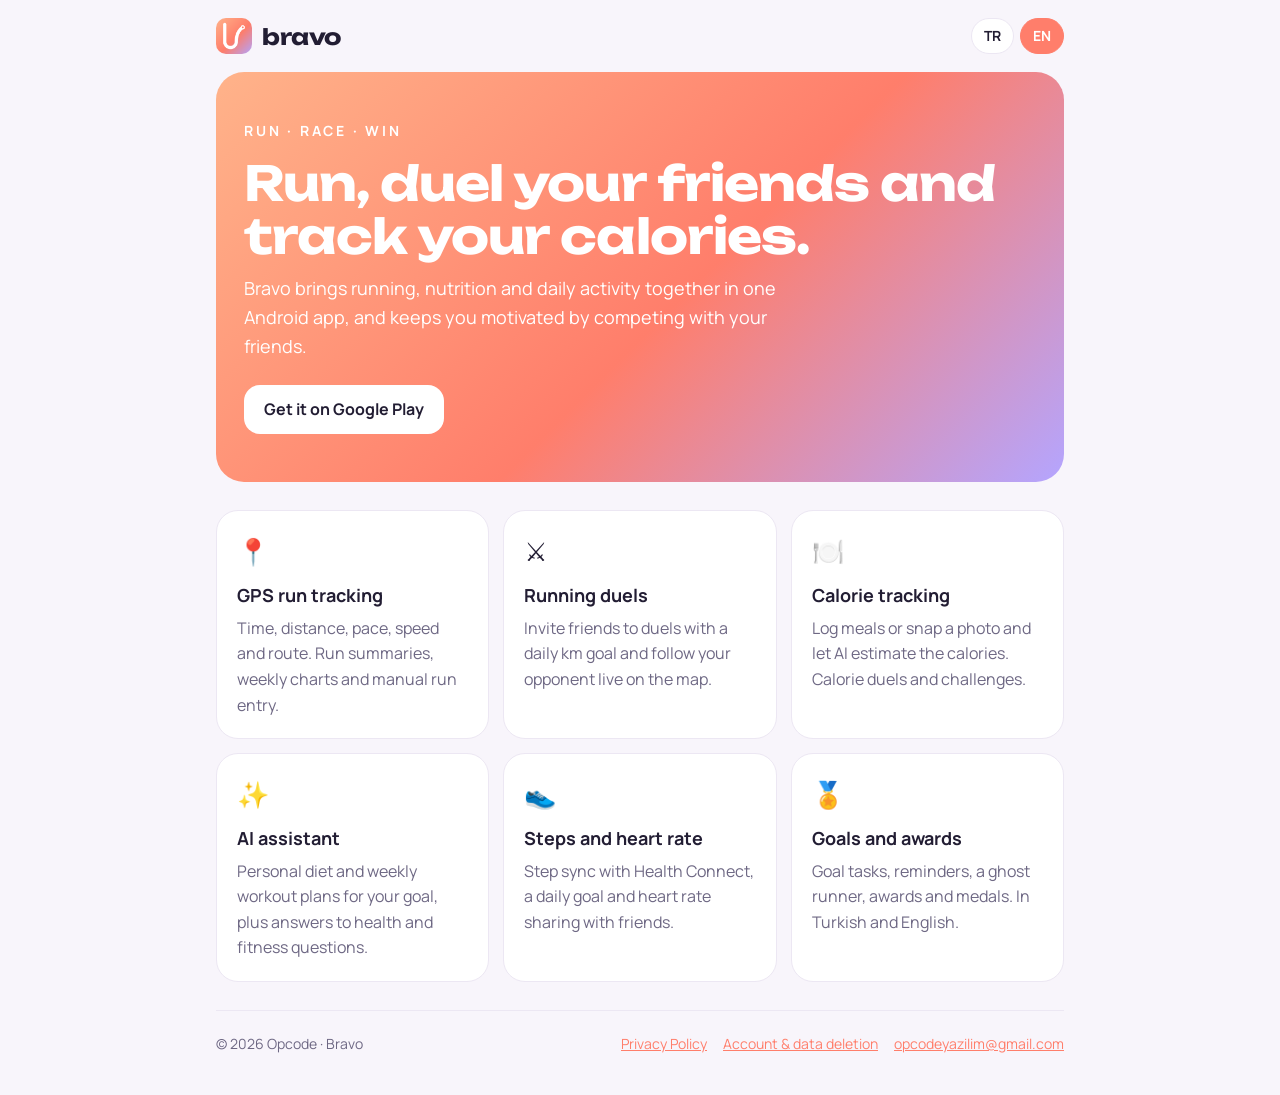
==== index.html @ a9bc00eb "Bravo web sitesi: ana sayfa, gizlilik politikası, hesap silme (TR/EN) Co-Authored-By: Claude Opus 5." ====
<!doctype html>
<html lang="en">
<head>
  <meta charset="utf-8">
  <meta name="viewport" content="width=device-width, initial-scale=1">
  <title>Bravo — Run, duel and track calories</title>
  <meta name="title-en" content="Bravo — Run, duel and track calories">
  <meta name="title-tr" content="Bravo — Koş, düelloya katıl, kalorini takip et">
  <meta name="description" content="Bravo is a fitness app for Android: GPS run tracking, live running duels with friends, calorie tracking with AI photo estimates, an AI diet and workout assistant, and step tracking with Health Connect.">
  <link rel="icon" href="icon.png">
  <link rel="stylesheet" href="style.css">
  <script src="lang.js"></script>
</head>
<body>
<div class="wrap">
  <header class="top">
    <a class="brand" href="./"><img src="icon.png" alt=""><span>bravo</span></a>
    <div class="lang"><button data-set="tr" aria-pressed="false">TR</button><button data-set="en" aria-pressed="true">EN</button></div>
  </header>

  <section class="hero">
    <div class="tag" data-lang="tr">KOŞ · YARIŞ · KAZAN</div>
    <div class="tag" data-lang="en">RUN · RACE · WIN</div>
    <h1 data-lang="tr">Koş, arkadaşlarınla düelloya gir, kalorini takip et.</h1>
    <h1 data-lang="en">Run, duel your friends and track your calories.</h1>
    <p data-lang="tr">Bravo; koşu, beslenme ve günlük hareketini tek bir Android uygulamasında toplar ve arkadaşlarınla rekabet ederek motive olmanı sağlar.</p>
    <p data-lang="en">Bravo brings running, nutrition and daily activity together in one Android app, and keeps you motivated by competing with your friends.</p>
    <a class="btn" href="https://play.google.com/store/apps/details?id=com.bravo.android">
      <span data-lang="tr">Google Play'den indir</span><span data-lang="en">Get it on Google Play</span>
    </a>
  </section>

  <section class="features">
    <div class="card"><span class="emoji">📍</span>
      <h3 data-lang="tr">GPS ile koşu takibi</h3><h3 data-lang="en">GPS run tracking</h3>
      <p data-lang="tr">Süre, mesafe, tempo, hız ve rota. Koşu özeti, haftalık grafikler ve manuel koşu girişi.</p>
      <p data-lang="en">Time, distance, pace, speed and route. Run summaries, weekly charts and manual run entry.</p></div>
    <div class="card"><span class="emoji">⚔️</span>
      <h3 data-lang="tr">Koşu düelloları</h3><h3 data-lang="en">Running duels</h3>
      <p data-lang="tr">Arkadaşlarına günlük km hedefli düello daveti gönder, rakibini haritada canlı takip et.</p>
      <p data-lang="en">Invite friends to duels with a daily km goal and follow your opponent live on the map.</p></div>
    <div class="card"><span class="emoji">🍽️</span>
      <h3 data-lang="tr">Kalori takibi</h3><h3 data-lang="en">Calorie tracking</h3>
      <p data-lang="tr">Öğünlerini ekle ya da yemeğinin fotoğrafını çek, AI kalorisini tahmin etsin. Kalori düelloları ve challenge'lar.</p>
      <p data-lang="en">Log meals or snap a photo and let AI estimate the calories. Calorie duels and challenges.</p></div>
    <div class="card"><span class="emoji">✨</span>
      <h3 data-lang="tr">AI asistan</h3><h3 data-lang="en">AI assistant</h3>
      <p data-lang="tr">Hedefine göre kişisel diyet planı ve haftalık spor programı; sağlık ve fitness sorularına cevaplar.</p>
      <p data-lang="en">Personal diet and weekly workout plans for your goal, plus answers to health and fitness questions.</p></div>
    <div class="card"><span class="emoji">👟</span>
      <h3 data-lang="tr">Adım ve nabız</h3><h3 data-lang="en">Steps and heart rate</h3>
      <p data-lang="tr">Health Connect ile adım senkronizasyonu, günlük hedef ve arkadaşlarınla nabız paylaşımı.</p>
      <p data-lang="en">Step sync with Health Connect, a daily goal and heart rate sharing with friends.</p></div>
    <div class="card"><span class="emoji">🏅</span>
      <h3 data-lang="tr">Hedefler ve ödüller</h3><h3 data-lang="en">Goals and awards</h3>
      <p data-lang="tr">Hedef görevleri, hatırlatıcılar, ghost runner, ödüller ve madalyalar. Türkçe ve İngilizce.</p>
      <p data-lang="en">Goal tasks, reminders, a ghost runner, awards and medals. In Turkish and English.</p></div>
  </section>

  <footer>
    <span>© 2026 Opcode · Bravo</span>
    <nav>
      <a href="privacy.html"><span data-lang="tr">Gizlilik Politikası</span><span data-lang="en">Privacy Policy</span></a>
      <a href="delete-account.html"><span data-lang="tr">Hesap ve veri silme</span><span data-lang="en">Account &amp; data deletion</span></a>
      <a href="mailto:opcodeyazilim@gmail.com">opcodeyazilim@gmail.com</a>
    </nav>
  </footer>
</div>
</body>
</html>
---- style.css ----
@font-face { font-family: "Unbounded"; src: url("unbounded_bold.ttf") format("truetype"); font-weight: 700; font-display: swap; }
@font-face { font-family: "Manrope"; src: url("manrope_regular.ttf") format("truetype"); font-weight: 400; font-display: swap; }
@font-face { font-family: "Manrope"; src: url("manrope_bold.ttf") format("truetype"); font-weight: 700; font-display: swap; }

:root {
  --coral: #FF7E6B; --peach: #FFB38A; --lavender: #B4A5FF; --mint: #1E9E7A;
  --ink: #221D33; --muted: #6E6884; --mist: #F8F5FB; --card: #FFFFFF; --divider: #ECE7F3;
}
@media (prefers-color-scheme: dark) {
  :root { --ink: #F1EDF7; --muted: #A59FB8; --mist: #17141F; --card: #1F1B29; --divider: #2E2939; }
}

* { box-sizing: border-box; }
html { -webkit-text-size-adjust: 100%; }
body { margin: 0; font-family: "Manrope", system-ui, sans-serif; color: var(--ink); background: var(--mist); line-height: 1.6; }
a { color: var(--coral); }
.wrap { max-width: 880px; margin: 0 auto; padding: 0 16px; }

header.top { display: flex; align-items: center; justify-content: space-between; padding: 18px 0; }
.brand { display: flex; align-items: center; gap: 10px; text-decoration: none; color: inherit; }
.brand img { width: 36px; height: 36px; border-radius: 10px; }
.brand span { font-family: "Unbounded", sans-serif; font-size: 22px; letter-spacing: -0.02em; }
.lang { display: flex; gap: 6px; }
.lang button { font: inherit; font-weight: 700; font-size: 14px; border: 1px solid var(--divider); background: var(--card); color: var(--ink); border-radius: 999px; padding: 6px 12px; cursor: pointer; }
.lang button[aria-pressed="true"] { background: var(--coral); border-color: var(--coral); color: #fff; }

.hero { border-radius: 28px; padding: 48px 28px; color: #fff; background: linear-gradient(135deg, var(--peach) 0%, var(--coral) 55%, var(--lavender) 100%); }
.hero h1 { font-family: "Unbounded", sans-serif; font-size: clamp(30px, 6vw, 48px); line-height: 1.1; margin: 0 0 12px; letter-spacing: -0.02em; }
.hero p { font-size: 18px; margin: 0 0 24px; max-width: 560px; }
.tag { font-weight: 700; letter-spacing: 0.2em; font-size: 14px; margin-bottom: 14px; }
.btn { display: inline-block; background: #fff; color: var(--ink); text-decoration: none; font-weight: 700; padding: 12px 20px; border-radius: 16px; }

.features { display: grid; grid-template-columns: repeat(auto-fit, minmax(240px, 1fr)); gap: 14px; margin: 28px 0; }
.card { background: var(--card); border: 1px solid var(--divider); border-radius: 22px; padding: 20px; }
.card h3 { margin: 0 0 6px; font-size: 18px; }
.card p { margin: 0; color: var(--muted); }
.emoji { font-size: 26px; display: block; margin-bottom: 8px; }

article.doc { background: var(--card); border: 1px solid var(--divider); border-radius: 22px; padding: 28px 24px; margin: 8px 0 28px; }
article.doc h1 { font-family: "Unbounded", sans-serif; font-size: clamp(24px, 5vw, 32px); margin-top: 0; }
article.doc h2 { font-size: 20px; margin-top: 28px; }
.muted { color: var(--muted); }

footer { border-top: 1px solid var(--divider); padding: 22px 0 40px; color: var(--muted); font-size: 14px; display: flex; flex-wrap: wrap; gap: 16px; justify-content: space-between; }
footer nav { display: flex; gap: 16px; flex-wrap: wrap; }

[data-lang] { display: none; }
html[lang="tr"] [data-lang="tr"], html[lang="en"] [data-lang="en"] { display: revert; }
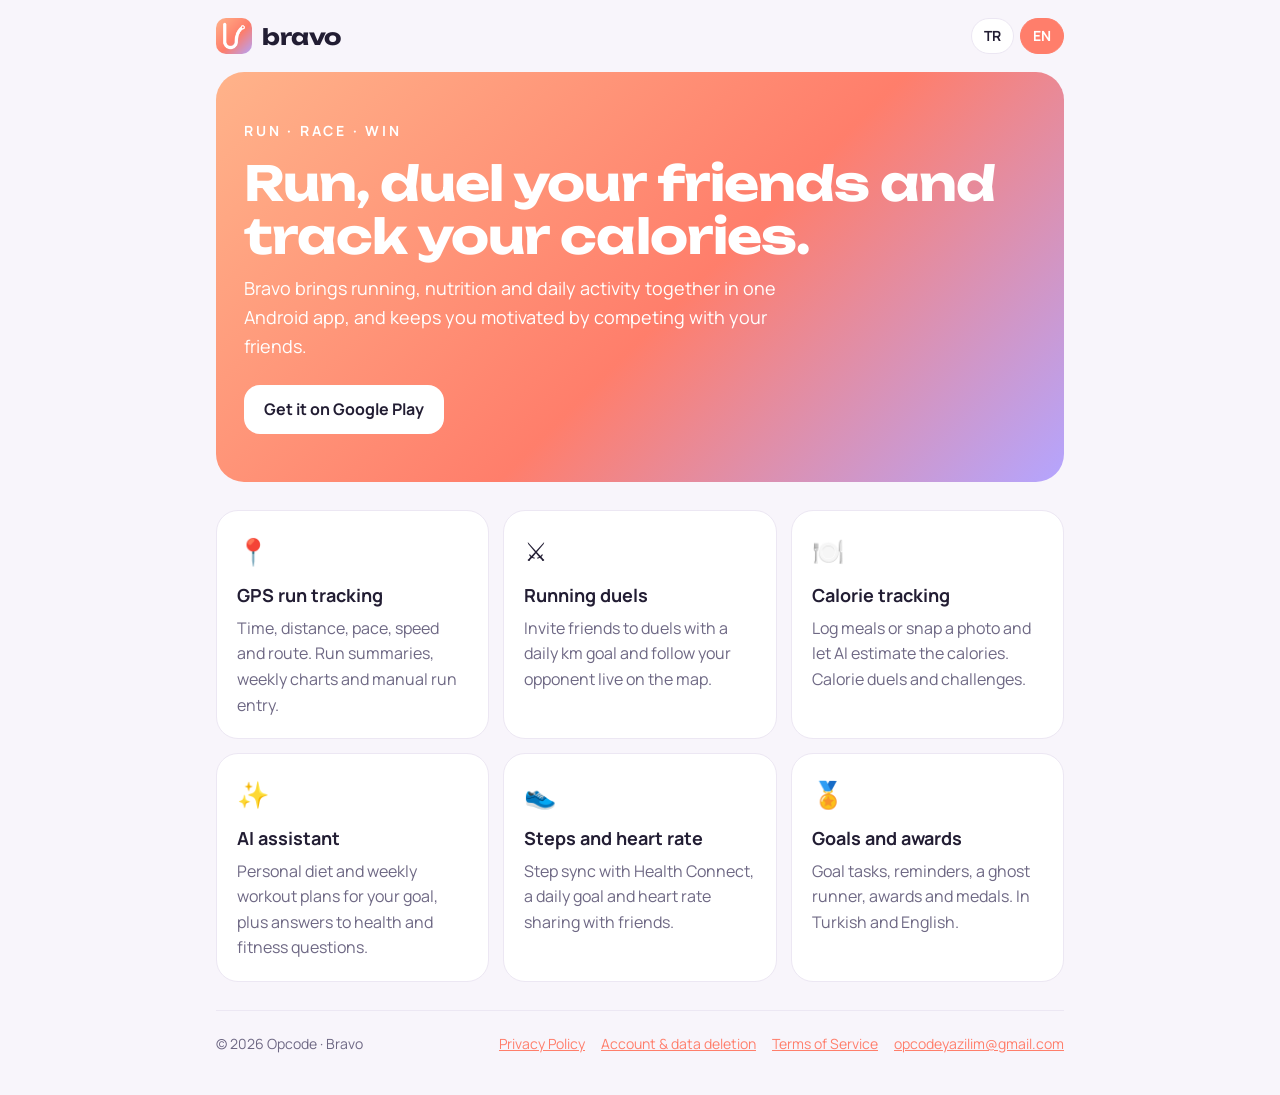
==== commit d810c3d4: "Kullanım koşulları sayfası (TR/EN) Co-Authored-By: Claude Opus 5.5 <noreply@anthropic.com> Claude-Se" ====
--- a/index.html
+++ b/index.html
@@ -62,6 +62,7 @@
     <nav>
       <a href="privacy.html"><span data-lang="tr">Gizlilik Politikası</span><span data-lang="en">Privacy Policy</span></a>
       <a href="delete-account.html"><span data-lang="tr">Hesap ve veri silme</span><span data-lang="en">Account &amp; data deletion</span></a>
+      <a href="terms.html"><span data-lang="tr">Kullanım Koşulları</span><span data-lang="en">Terms of Service</span></a>
       <a href="mailto:opcodeyazilim@gmail.com">opcodeyazilim@gmail.com</a>
     </nav>
   </footer>
